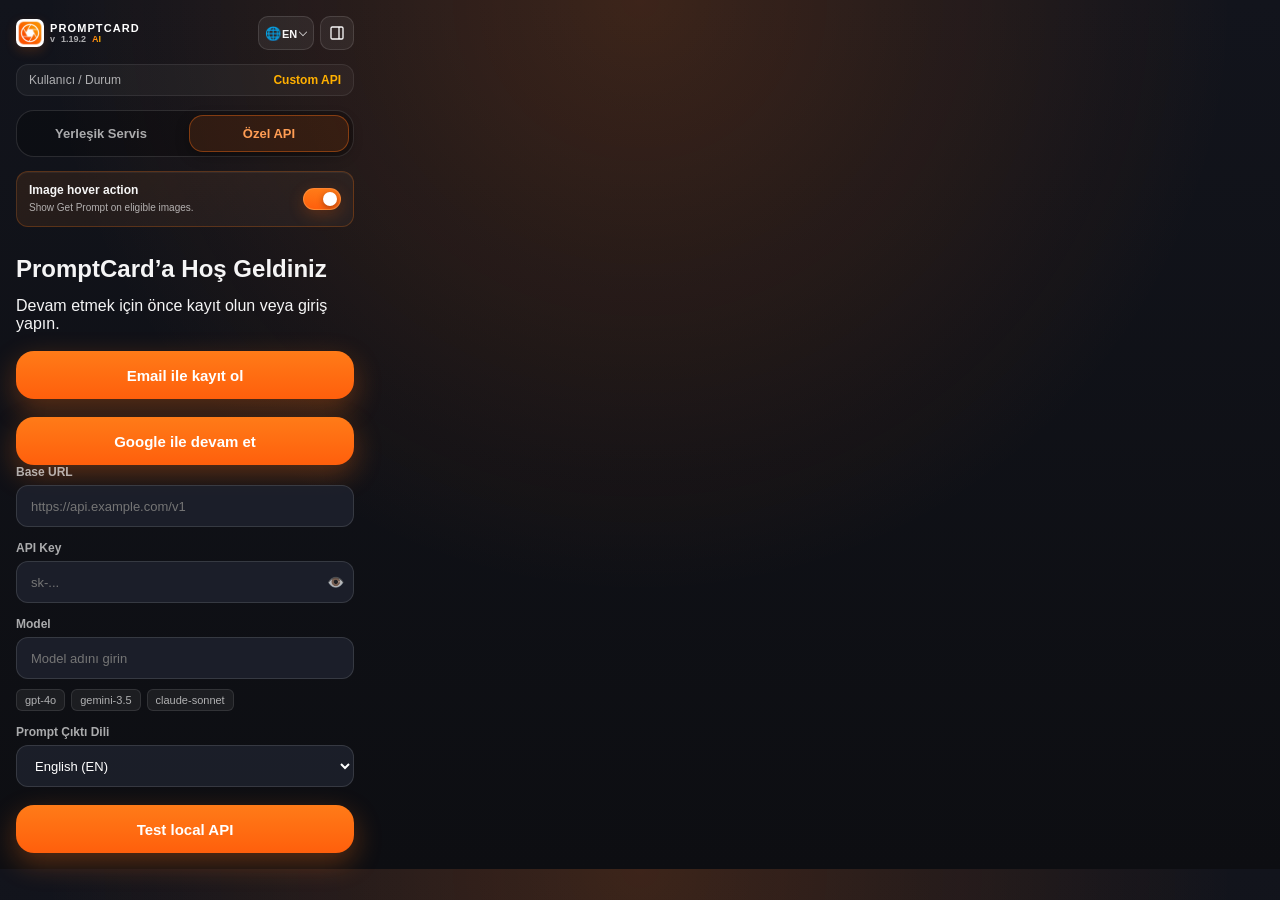
==== popup.html @ 9f2c7453 "initial commit: promptcard ai extension v1.19.2" ====
<!DOCTYPE html>
<html lang="en">

<head>
  <meta charset="UTF-8">
  <meta name="viewport" content="width=device-width, initial-scale=1.0">
  <title>PromptCard AI</title>
  <link rel="stylesheet" href="popup.css">
</head>

<body>
  <div class="app-container">
    <!-- Header -->
    <header class="header">
      <div class="brand">
        <div class="brand-logo">
          <img src="icon-128.png" alt="" width="28" height="28">
        </div>
        <div class="brand-info">
          <span class="brand-title">PROMPTCARD</span>
          <span class="brand-version">v<span id="appVersion">1.19.2</span> <span class="badge-omni">AI</span></span>
        </div>
      </div>
      <div class="header-actions">
        <label class="ui-language-control" for="uiLanguage" title="Application language">
          <span aria-hidden="true">🌐</span>
          <select id="uiLanguage" aria-label="Application language">
            <option value="tr">TR</option>
            <option value="en" selected>EN</option>
            <option value="de">DE</option>
            <option value="fr">FR</option>
            <option value="es">ES</option>
          </select>
        </label>
        <button id="btnSidePanel" class="icon-btn" title="Yan Panelde Aç (OTP girişi için önerilir)"
          data-i18n-title="sidePanelTitle">
          <svg width="16" height="16" viewBox="0 0 24 24" fill="none" stroke="currentColor" stroke-width="2">
            <rect x="3" y="3" width="18" height="18" rx="2" />
            <line x1="15" y1="3" x2="15" y2="21" />
          </svg>
        </button>
        <button id="btnHistory" class="icon-btn hidden" title="Geçmiş Analizler" data-i18n-title="historyTitle">
          <svg width="16" height="16" viewBox="0 0 24 24" fill="none" stroke="currentColor" stroke-width="2">
            <circle cx="12" cy="12" r="10" />
            <polyline points="12 6 12 12 16 14" />
          </svg>
        </button>
      </div>
    </header>

    <!-- Account / Status Bar -->
    <div class="account-bar">
      <span class="signed-in-label" data-i18n="userStatus">Kullanıcı / Durum</span>
      <span id="accountName" class="signed-in-user">Custom API</span>
    </div>

    <!-- Mode Selector Tabs -->
    <div class="mode-tabs">
      <button class="mode-tab" id="tabBuiltIn" data-i18n="builtInService">Yerleşik Servis</button>
      <button class="mode-tab active" id="tabCustomApi" data-i18n="customApi">Özel API</button>
    </div>

    <section class="preference-card" aria-labelledby="hoverPromptLabel">
      <div class="preference-card__copy">
        <span id="hoverPromptLabel" class="preference-card__title" data-i18n="hoverPromptTitle">Image hover
          action</span>
        <span id="hoverPromptDescription" class="preference-card__description" data-i18n="hoverPromptDescription">Show
          Get Prompt on eligible images.</span>
      </div>
      <label class="toggle-switch" for="hoverPromptEnabled">
        <input id="hoverPromptEnabled" type="checkbox" role="switch" aria-labelledby="hoverPromptLabel"
          aria-describedby="hoverPromptDescription" checked>
        <span class="toggle-switch__track" aria-hidden="true"><span class="toggle-switch__thumb"></span></span>
      </label>
    </section>

    <!-- Views Container -->
    <main class="content-view">
      <!-- Welcome / registration gate -->
      <section id="viewWelcome" class="view-panel active">
        <h2 data-i18n="welcomeTitle">PromptCard’a Hoş Geldiniz</h2>
        <p data-i18n="welcomeDescription">Devam etmek için önce kayıt olun veya giriş yapın.</p>
        <button id="btnWelcomeEmail" class="btn-primary" data-i18n="registerEmail">Email ile kayıt ol</button>
        <button id="btnWelcomeGoogle" class="btn-primary" data-i18n="continueGoogle">Google ile devam et</button>
      </section>

      <!-- Built-in account panel -->
      <section id="viewBuiltIn" class="view-panel hidden">
        <div id="authSignedOut">
          <div class="field-group">
            <label for="authEmail" data-i18n="email">Email</label>
            <input type="email" id="authEmail" placeholder="you@example.com" autocomplete="email">
          </div>
          <div class="action-section">
            <button id="btnSendOtp" class="btn-primary" data-i18n="sendOtp">Email OTP Gönder</button>
          </div>
          <div class="field-group hidden" id="otpGroup">
            <label for="authOtp" data-i18n="otpCode">OTP Kodu</label>
            <input type="text" id="authOtp" inputmode="numeric" autocomplete="one-time-code" spellcheck="false">
          </div>
          <div class="action-section hidden" id="otpAction">
            <button id="btnVerifyOtp" class="btn-primary" data-i18n="signIn">Giriş Yap</button>
          </div>
          <div class="action-section">
            <button id="btnGoogleAuth" class="btn-primary" data-i18n="continueGoogle">Google ile devam et</button>
          </div>
        </div>
        <div id="authSignedIn" class="account-card hidden">
          <div class="account-card-header">
            <div class="account-avatar" aria-hidden="true">
              <svg width="19" height="19" viewBox="0 0 24 24" fill="none" stroke="currentColor" stroke-width="2">
                <path d="M20 21a8 8 0 0 0-16 0" />
                <circle cx="12" cy="7" r="4" />
              </svg>
            </div>
            <div class="account-identity">
              <span class="account-eyebrow" data-i18n="activeAccount">Aktif hesap</span>
              <strong id="authUserEmail"></strong>
            </div>
            <span class="account-status-dot" title="Oturum açık" data-i18n-title="sessionOpen"></span>
          </div>

          <div class="credit-card">
            <div class="credit-card-copy">
              <span class="credit-label" data-i18n="freeCredits">Built-in credits</span>
              <span class="credit-description" data-i18n="creditDescription">Each built-in image analysis uses 1
                credit.</span>
            </div>
            <div class="credit-balance" aria-live="polite">
              <strong id="creditCount">-</strong>
              <span data-i18n="creditsUnit">credits</span>
            </div>
            <div class="credit-progress" role="progressbar" aria-label="Remaining built-in credits"
              data-i18n-aria-label="creditProgressLabel" aria-valuemin="0" aria-valuemax="300" aria-valuenow="0">
              <span id="creditProgressBar"></span>
            </div>
            <div id="creditBreakdown" class="credit-breakdown hidden"></div>
            <div class="credit-footer">
              <span id="creditStatusText">Loading credit usage...</span>
              <button id="btnRefreshCredits" class="credit-refresh-btn" type="button" title="Refresh credits"
                data-i18n-title="refreshCreditsTitle">
                <svg width="14" height="14" viewBox="0 0 24 24" fill="none" stroke="currentColor" stroke-width="2">
                  <path d="M20 11a8.1 8.1 0 0 0-15.5-2M4 4v5h5" />
                  <path d="M4 13a8.1 8.1 0 0 0 15.5 2M20 20v-5h-5" />
                </svg>
                <span data-i18n="refresh">Refresh</span>
              </button>
            </div>
          </div>

          <button id="btnShowBilling" class="billing-link" type="button">
            <span class="billing-link__icon" aria-hidden="true">+</span>
            <span class="billing-link__copy"><strong data-i18n="buyMoreCredits">Buy more credits</strong><small
                data-i18n="billingTriggerHint">Choose a one-time pack or monthly plan</small></span>
            <span class="billing-link__arrow" aria-hidden="true">›</span>
          </button>
          <section id="billingPanel" class="billing-panel hidden" aria-live="polite">
            <div class="billing-heading">
              <div><strong data-i18n="billingTitle">Get more built-in credits</strong><span
                  data-i18n="billingSubtitle">Secure checkout by Lemon Squeezy</span></div>
              <span class="test-badge" data-i18n="testMode">TEST MODE</span>
            </div>
            <div class="billing-section-label"><span data-i18n="oneTimePacks">One-time packs</span><small
                data-i18n="creditsNeverExpire">Credits never expire</small></div>
            <div class="billing-grid">
              <article class="billing-offer"><em class="billing-offer__badge-placeholder" aria-hidden="true">&nbsp;</em>
                <div class="billing-offer__top"><span class="billing-offer__amount"><strong>20</strong><small
                      data-i18n="creditPack">credits</small></span><b>$5</b></div><span
                  class="billing-offer__meta">$0.25 / credit</span><button type="button" data-offer="credits_20"
                  data-i18n="buyNow">Buy now</button>
              </article>
              <article class="billing-offer"><em data-i18n="save20">Save 20%</em>
                <div class="billing-offer__top"><span class="billing-offer__amount"><strong>50</strong><small
                      data-i18n="creditPack">credits</small></span><b>$10</b></div><span
                  class="billing-offer__meta">$0.20 / credit</span><button type="button" data-offer="credits_50"
                  data-i18n="buyNow">Buy now</button>
              </article>
              <article class="billing-offer"><em data-i18n="save47">Save 47%</em>
                <div class="billing-offer__top"><span class="billing-offer__amount"><strong>150</strong><small
                      data-i18n="creditPack">credits</small></span><b>$20</b></div><span
                  class="billing-offer__meta">~$0.13 / credit</span><button type="button" data-offer="credits_100"
                  data-i18n="buyNow">Buy now</button>
              </article>
            </div>
            <div class="billing-section-label billing-section-label--monthly"><span data-i18n="monthlyPlan">Monthly
                plan</span><small data-i18n="forFrequentUse">For frequent use</small></div>
            <article class="billing-offer billing-offer--featured">
              <div class="billing-offer__featured-copy"><em data-i18n="bestValue">Best value · Save 75%</em><span
                  class="billing-offer__amount"><strong>800</strong><small data-i18n="monthlyCredits">credits every
                    month</small></span><small data-i18n="monthlyTerms">Resets monthly; unused credits do not roll
                  over.</small></div>
              <div class="billing-offer__featured-action"><b>$49.90<small>/mo</small></b><button type="button"
                  data-offer="monthly_300" data-i18n="subscribe">Subscribe</button></div>
            </article>
            <p id="billingStatus" class="billing-status"></p>
            <div class="billing-actions"><button id="btnCheckPayment" type="button" data-i18n="checkPayment">Refresh
                payment status</button><button id="btnManageSubscription" class="hidden" type="button"
                data-i18n="manageSubscription">Manage subscription</button></div>
          </section>

          <div class="built-in-guide">
            <strong data-i18n="howToUse">Nasıl kullanılır?</strong>
            <span data-i18n="usageGuide">Bir görsele sağ tıklayıp “PromptCard ile Analiz Et” seçeneğine basın.</span>
          </div>
          <button id="btnSignOut" class="account-signout-btn" data-i18n="signOut">Hesaptan çıkış yap</button>
        </div>
        <div id="authStatus" class="status-banner hidden"></div>
      </section>

      <!-- Settings Panel (Default) -->
      <section id="viewSettings" class="view-panel active">

        <div class="field-group">
          <label for="baseUrl">Base URL</label>
          <input type="text" id="baseUrl" placeholder="https://api.example.com/v1" value="">
        </div>

        <div class="field-group">
          <label for="apiKey">API Key</label>
          <div class="input-password-wrapper">
            <input type="password" id="apiKey" placeholder="sk-..." value="">
            <button id="btnToggleKey" class="toggle-pass-btn">👁️</button>
          </div>
        </div>

        <div class="field-group">
          <label for="modelName" data-i18n="model">Model</label>
          <input type="text" id="modelName" placeholder="Model adını girin" data-i18n-placeholder="modelPlaceholder"
            value="">
          <div class="model-presets">
            <span class="preset-chip" data-model="gpt-4o">gpt-4o</span>
            <span class="preset-chip" data-model="agy/gemini-3.5-flash-medium">gemini-3.5</span>
            <span class="preset-chip" data-model="github/claude-sonnet-5">claude-sonnet</span>
          </div>
        </div>

        <div class="field-group">
          <label for="targetLang" data-i18n="promptLanguage">Prompt Çıktı Dili</label>
          <select id="targetLang" class="custom-select">
            <option value="tr">Türkçe (TR)</option>
            <option value="en" selected>English (EN)</option>
            <option value="de">Deutsch (DE)</option>
            <option value="fr">Français (FR)</option>
            <option value="es">Español (ES)</option>
          </select>
        </div>

        <div class="action-section">
          <button id="btnTestApi" class="btn-primary">
            <span id="testBtnText" data-i18n="testApi">Test local API</span>
            <span id="testSpinner" class="spinner hidden"></span>
          </button>
        </div>

        <!-- Status / Error Banner -->
        <div id="statusBanner" class="status-banner hidden"></div>
      </section>

      <!-- History Panel -->
      <section id="viewHistory" class="view-panel hidden">
        <div class="history-header">
          <h3 data-i18n="historyPrompts">Geçmiş Promptlar</h3>
          <button id="btnClearHistory" class="text-btn" data-i18n="clear">Temizle</button>
        </div>
        <div id="historyList" class="history-list">
          <div class="empty-history" data-i18n="emptyHistory">Henüz kaydedilmiş bir prompt kartı yok.</div>
        </div>
      </section>
    </main>

  </div>

  <script src="popup.js"></script>
</body>

</html>
---- popup.css ----
:root {
  color-scheme: dark;
  --bg-ink: #0d0e12;
  --panel-bg: rgba(22, 25, 33, 0.92);
  --input-bg: rgba(30, 34, 45, 0.85);
  --input-focus-border: #ff7b18;
  --border: rgba(255, 255, 255, 0.12);
  --text-main: rgba(255, 255, 255, 0.96);
  --text-muted: rgba(255, 255, 255, 0.65);
  --orange-primary: #ff6f12;
  --orange-grad: linear-gradient(180deg, #ff7b18, #ff5f0c);
  --orange-glow: 0 10px 28px rgba(255, 111, 18, 0.32);
  --radius-lg: 18px;
  --radius-md: 12px;
  --radius-sm: 8px;
  --transition-fast: 160ms cubic-bezier(0.4, 0, 0.2, 1);
  --transition-normal: 240ms cubic-bezier(0.4, 0, 0.2, 1);
}

* {
  box-sizing: border-box;
  margin: 0;
  padding: 0;
  user-select: none;
}

body {
  width: 370px;
  min-height: 540px;
  background-color: var(--bg-ink);
  background-image:
    radial-gradient(circle at 50% 0%, rgba(255, 111, 18, 0.18), transparent 55%),
    linear-gradient(180deg, #12141c 0%, #0d0e12 100%);
  color: var(--text-main);
  font-family: "SF Pro Display", "Inter Variable", -apple-system, BlinkMacSystemFont, "Segoe UI", Roboto, sans-serif;
  -webkit-font-smoothing: antialiased;
  overflow-x: hidden;
}

.app-container {
  display: flex;
  flex-direction: column;
  padding: 16px;
  gap: 14px;
}

/* Header */
.header {
  display: flex;
  align-items: center;
  justify-content: space-between;
}

.brand {
  display: flex;
  align-items: center;
  gap: 6px;
  flex: 0 0 auto;
  min-width: 0;
}

.brand-logo {
  width: 28px;
  height: 28px;
  display: flex;
  flex: 0 0 28px;
  align-items: center;
  justify-content: center;
}

.brand-logo img {
  display: block;
  width: 28px;
  height: 28px;
  border-radius: 7px;
  box-shadow: 0 4px 12px rgba(255, 111, 18, 0.18);
}

.brand-info {
  display: flex;
  flex-direction: column;
}

.brand-title {
  font-size: 11px;
  font-weight: 850;
  letter-spacing: 0.1em;
  color: #ffffff;
  white-space: nowrap;
}

.brand-version {
  font-size: 9px;
  color: var(--text-muted);
  font-weight: 600;
  display: flex;
  align-items: center;
  gap: 6px;
}

.badge-omni {
  background: linear-gradient(90deg, #ff7b18, #ffb000);
  background-clip: text;
  -webkit-background-clip: text;
  -webkit-text-fill-color: transparent;
  font-weight: 800;
  font-size: 9px;
}

.header-actions {
  display: flex;
  align-items: center;
  justify-content: flex-end;
  gap: 6px;
  min-width: 0;
}

.ui-language-control {
  position: relative;
  width: 56px;
  height: 34px;
  display: flex;
  align-items: center;
  padding: 0;
  border: 1px solid var(--border);
  border-radius: 10px;
  background: rgba(255, 255, 255, 0.06);
  color: var(--text-main);
  cursor: pointer;
  box-sizing: border-box;
  overflow: hidden;
}

.ui-language-control::after {
  content: '';
  position: absolute;
  top: 50%;
  right: 7px;
  width: 5px;
  height: 5px;
  border-right: 1.5px solid currentColor;
  border-bottom: 1.5px solid currentColor;
  transform: translateY(-65%) rotate(45deg);
  pointer-events: none;
  opacity: 0.8;
}

.ui-language-control span {
  position: absolute;
  left: 7px;
  top: 50%;
  z-index: 1;
  display: flex;
  align-items: center;
  justify-content: center;
  width: 14px;
  font-size: 13px;
  line-height: 1;
  transform: translateY(-50%);
  pointer-events: none;
}

.ui-language-control select {
  position: absolute;
  inset: 0;
  z-index: 2;
  width: 100%;
  height: 100%;
  padding: 0 16px 0 23px;
  border: 0;
  outline: 0;
  appearance: none;
  -webkit-appearance: none;
  background: transparent;
  color: var(--text-main);
  font: inherit;
  font-size: 11px;
  font-weight: 800;
  line-height: 34px;
  text-align: center;
  text-align-last: center;
  cursor: pointer;
}

.ui-language-control select option {
  background: #171922;
  color: #ffffff;
}

.icon-btn {
  width: 34px;
  height: 34px;
  border-radius: 10px;
  border: 1px solid var(--border);
  background: rgba(255, 255, 255, 0.06);
  color: var(--text-main);
  display: flex;
  align-items: center;
  justify-content: center;
  cursor: pointer;
  transition: all var(--transition-fast);
}

.icon-btn:hover {
  background: rgba(255, 255, 255, 0.14);
  border-color: rgba(255, 255, 255, 0.25);
  transform: translateY(-1px);
}

/* Account Bar */
.account-bar {
  display: flex;
  align-items: center;
  justify-content: space-between;
  padding: 8px 12px;
  border-radius: var(--radius-md);
  background: rgba(255, 255, 255, 0.04);
  border: 1px solid rgba(255, 255, 255, 0.08);
  font-size: 12px;
}

.signed-in-label {
  color: var(--text-muted);
}

.signed-in-user {
  font-weight: 700;
  color: #ffb000;
}

/* Tabs */
.mode-tabs {
  display: grid;
  grid-template-columns: 1fr 1fr;
  gap: 8px;
  background: rgba(0, 0, 0, 0.25);
  padding: 4px;
  border-radius: var(--radius-lg);
  border: 1px solid var(--border);
}

.mode-tab {
  padding: 10px;
  border-radius: 14px;
  border: none;
  background: transparent;
  color: var(--text-muted);
  font-size: 13px;
  font-weight: 700;
  cursor: pointer;
  display: flex;
  align-items: center;
  justify-content: center;
  gap: 6px;
  transition: all var(--transition-fast);
}

.mode-tab.active {
  background: rgba(255, 255, 255, 0.08);
  color: #ffffff;
  border: 1px solid rgba(255, 255, 255, 0.16);
  box-shadow: 0 4px 14px rgba(0, 0, 0, 0.3);
}

.mode-tab#tabCustomApi.active {
  border-color: rgba(255, 111, 18, 0.4);
  background: rgba(255, 111, 18, 0.12);
  color: #ff9d54;
}

.in-use-tag {
  background: var(--orange-grad);
  color: #111111;
  font-size: 10px;
  font-weight: 850;
  padding: 2px 6px;
  border-radius: 999px;
  text-transform: uppercase;
}

/* Views */
.content-view {
  display: flex;
  flex-direction: column;
}

.view-panel {
  display: flex;
  flex-direction: column;
  gap: 14px;
}

.view-panel.hidden {
  display: none !important;
}

/* Field Groups */
.field-group {
  display: flex;
  flex-direction: column;
  gap: 6px;
}

.field-group label {
  font-size: 12px;
  font-weight: 700;
  color: var(--text-muted);
}

input[type="text"],
input[type="email"],
input[type="password"],
.custom-select {
  width: 100%;
  height: 42px;
  padding: 0 14px;
  border-radius: var(--radius-md);
  border: 1px solid var(--border);
  background: var(--input-bg);
  color: #ffffff;
  font-size: 13px;
  font-family: inherit;
  outline: none;
  transition: all var(--transition-fast);
}

input:focus,
.custom-select:focus {
  border-color: var(--input-focus-border);
  box-shadow: 0 0 0 3px rgba(255, 123, 24, 0.2);
}

.input-password-wrapper {
  position: relative;
  display: flex;
  align-items: center;
}

.toggle-pass-btn {
  position: absolute;
  right: 10px;
  background: none;
  border: none;
  cursor: pointer;
  font-size: 14px;
  opacity: 0.7;
}

.toggle-pass-btn:hover {
  opacity: 1;
}

/* Model Presets */
.model-presets {
  display: flex;
  gap: 6px;
  flex-wrap: wrap;
  margin-top: 4px;
}

.preset-chip {
  font-size: 11px;
  padding: 4px 8px;
  border-radius: 6px;
  background: rgba(255, 255, 255, 0.06);
  border: 1px solid rgba(255, 255, 255, 0.1);
  color: var(--text-muted);
  cursor: pointer;
  transition: all var(--transition-fast);
}

.preset-chip:hover {
  background: rgba(255, 111, 18, 0.2);
  border-color: var(--orange-primary);
  color: #ffffff;
}

/* Signed-in account & credit overview */
.account-card {
  display: flex;
  flex-direction: column;
  gap: 12px;
  padding: 14px;
  border: 1px solid rgba(255, 255, 255, 0.1);
  border-radius: var(--radius-lg);
  background: linear-gradient(160deg, rgba(255, 255, 255, 0.065), rgba(255, 255, 255, 0.025));
  box-shadow: 0 14px 32px rgba(0, 0, 0, 0.2);
}

.account-card-header {
  display: flex;
  align-items: center;
  gap: 10px;
}

.account-avatar {
  width: 38px;
  height: 38px;
  flex: 0 0 38px;
  display: grid;
  place-items: center;
  border-radius: 12px;
  color: #ff9d54;
  border: 1px solid rgba(255, 123, 24, 0.3);
  background: rgba(255, 111, 18, 0.12);
}

.account-identity {
  min-width: 0;
  display: flex;
  flex: 1;
  flex-direction: column;
  gap: 2px;
}

.account-eyebrow {
  color: var(--text-muted);
  font-size: 10px;
  font-weight: 750;
  letter-spacing: 0.08em;
  text-transform: uppercase;
}

.account-identity strong {
  overflow: hidden;
  color: var(--text-main);
  font-size: 13px;
  font-weight: 750;
  text-overflow: ellipsis;
  white-space: nowrap;
  user-select: text;
}

.account-status-dot {
  width: 9px;
  height: 9px;
  flex: 0 0 9px;
  border-radius: 50%;
  background: #35db7f;
  box-shadow: 0 0 0 4px rgba(53, 219, 127, 0.12), 0 0 12px rgba(53, 219, 127, 0.45);
}

.credit-card {
  display: grid;
  grid-template-columns: 1fr auto;
  gap: 12px;
  padding: 14px;
  overflow: hidden;
  border: 1px solid rgba(255, 123, 24, 0.3);
  border-radius: 16px;
  background:
    radial-gradient(circle at 100% 0%, rgba(255, 123, 24, 0.22), transparent 45%),
    linear-gradient(145deg, rgba(255, 111, 18, 0.12), rgba(255, 255, 255, 0.035));
}

.credit-card-copy {
  min-width: 0;
  display: flex;
  flex-direction: column;
  gap: 3px;
}

.credit-label {
  color: #fff;
  font-size: 13px;
  font-weight: 800;
}

.credit-description {
  color: var(--text-muted);
  font-size: 10.5px;
  line-height: 1.4;
}

.credit-balance {
  align-self: center;
  display: flex;
  align-items: baseline;
  gap: 3px;
  color: rgba(255, 255, 255, 0.6);
}

.credit-balance strong {
  color: #ff9d54;
  font-size: 32px;
  font-weight: 900;
  line-height: 1;
  letter-spacing: -0.05em;
}

.credit-balance span {
  font-size: 12px;
  font-weight: 750;
}

.credit-progress {
  grid-column: 1 / -1;
  height: 8px;
  overflow: hidden;
  border: 1px solid rgba(255, 255, 255, 0.08);
  border-radius: 999px;
  background: rgba(0, 0, 0, 0.32);
}

.credit-progress span {
  display: block;
  width: 0;
  height: 100%;
  border-radius: inherit;
  background: linear-gradient(90deg, #ff5f0c, #ffb000);
  box-shadow: 0 0 16px rgba(255, 123, 24, 0.5);
  transition: width 350ms ease;
}

.credit-breakdown {
  grid-column: 1 / -1;
  color: var(--text-muted);
  font-size: 10px;
  line-height: 1.5;
}

.billing-link {
  width: 100%;
  display: grid;
  grid-template-columns: 32px 1fr auto;
  align-items: center;
  gap: 10px;
  border: 1px solid rgba(255, 111, 18, 0.38);
  background: linear-gradient(135deg, rgba(255, 111, 18, 0.14), rgba(255, 176, 0, 0.06));
  color: #ffb077;
  border-radius: var(--radius-md);
  padding: 10px 12px;
  text-align: left;
  cursor: pointer;
  transition: border-color 160ms ease, background 160ms ease, transform 160ms ease;
}

.billing-link:hover {
  border-color: rgba(255, 140, 66, 0.72);
  background: linear-gradient(135deg, rgba(255, 111, 18, 0.2), rgba(255, 176, 0, 0.09));
  transform: translateY(-1px);
}

.billing-link__icon {
  display: grid;
  place-items: center;
  width: 30px;
  height: 30px;
  border-radius: 9px;
  background: var(--orange-grad);
  color: #fff;
  font-size: 21px;
  line-height: 1;
  box-shadow: 0 5px 16px rgba(255, 95, 12, 0.25);
}

.billing-link__copy {
  display: grid;
  gap: 2px;
}

.billing-link__copy strong {
  color: #ffd0ad;
  font-size: 12px;
}

.billing-link__copy small {
  color: var(--text-muted);
  font-size: 9px;
  font-weight: 500;
}

.billing-link__arrow {
  color: #ff9a52;
  font-size: 22px;
}

.billing-panel {
  display: grid;
  gap: 10px;
  padding: 13px;
  border: 1px solid rgba(255, 255, 255, 0.1);
  border-radius: var(--radius-md);
  background: linear-gradient(160deg, rgba(18, 20, 28, 0.98), rgba(9, 11, 17, 0.98));
  box-shadow: 0 12px 34px rgba(0, 0, 0, 0.28);
}

.billing-panel--required {
  border-color: rgba(255, 111, 18, 0.65);
  box-shadow: 0 0 24px rgba(255, 111, 18, 0.12);
}

.billing-heading {
  display: flex;
  justify-content: space-between;
  gap: 8px;
  align-items: flex-start;
  padding-bottom: 2px;
}

.billing-heading div {
  display: grid;
  gap: 3px;
}

.billing-heading strong {
  font-size: 13px;
}

.billing-heading span {
  color: var(--text-muted);
  font-size: 10px;
}

.test-badge {
  color: #ffb77f !important;
  border: 1px solid rgba(255, 111, 18, 0.35);
  background: rgba(255, 111, 18, 0.08);
  border-radius: 999px;
  padding: 4px 7px;
  font-size: 8px !important;
  font-weight: 800;
  white-space: nowrap;
}

.billing-section-label {
  display: flex;
  align-items: baseline;
  justify-content: space-between;
  margin-top: 2px;
  color: var(--text);
}

.billing-section-label span {
  font-size: 10px;
  font-weight: 800;
  text-transform: uppercase;
  letter-spacing: .08em;
}

.billing-section-label small {
  color: var(--text-muted);
  font-size: 9px;
}

.billing-section-label--monthly {
  margin-top: 4px;
  padding-top: 8px;
  border-top: 1px solid rgba(255, 255, 255, .07);
}

.billing-grid {
  display: grid;
  grid-template-columns: repeat(3, 1fr);
  gap: 7px;
}

.billing-offer {
  position: relative;
  display: grid;
  align-content: start;
  gap: 7px;
  min-width: 0;
  padding: 10px 9px;
  border: 1px solid rgba(255, 255, 255, .09);
  border-radius: 11px;
  background: rgba(255, 255, 255, .035);
  transition: border-color 160ms ease, background 160ms ease, transform 160ms ease;
}

.billing-offer:hover {
  border-color: rgba(255, 126, 42, .45);
  background: rgba(255, 111, 18, .055);
  transform: translateY(-1px);
}

.billing-offer__top {
  display: flex;
  align-items: flex-end;
  justify-content: space-between;
  gap: 5px;
}

.billing-offer__amount {
  display: grid;
  gap: 0;
}

.billing-offer__amount strong {
  color: #fff;
  font-size: 21px;
  line-height: 1;
}

.billing-offer__amount small {
  color: var(--text-muted);
  font-size: 9px;
}

.billing-offer em {
  display: flex;
  align-items: center;
  min-height: 12px;
  color: #ff9a52;
  font-size: 8px;
  line-height: 1.2;
  font-style: normal;
  font-weight: 800;
  text-transform: uppercase;
  letter-spacing: .04em;
}

.billing-offer__badge-placeholder {
  visibility: hidden;
}

.billing-offer b {
  color: #fff;
  font-size: 14px;
  white-space: nowrap;
}

.billing-offer__meta {
  color: var(--text-muted);
  font-size: 8px;
}

.billing-offer button,
.billing-actions button {
  border: 0;
  border-radius: 7px;
  background: var(--orange-grad);
  color: white;
  padding: 8px 6px;
  font-size: 10px;
  font-weight: 800;
  cursor: pointer;
  box-shadow: 0 4px 12px rgba(255, 95, 12, .16);
}

.billing-offer button:hover,
.billing-actions button:hover {
  filter: brightness(1.08);
}

.billing-offer button:disabled,
.billing-actions button:disabled {
  opacity: .55;
  cursor: wait;
}

.billing-offer--featured {
  min-height: 0;
  grid-template-columns: minmax(0, 1fr) auto;
  align-items: center;
  gap: 12px;
  padding: 12px;
  border-color: rgba(255, 111, 18, .52);
  background: linear-gradient(135deg, rgba(255, 111, 18, .11), rgba(255, 176, 0, .035));
}

.billing-offer__featured-copy {
  display: grid;
  gap: 5px;
  min-width: 0;
}

.billing-offer__featured-copy>small {
  color: var(--text-muted);
  font-size: 8px;
  line-height: 1.35;
}

.billing-offer__featured-action {
  display: grid;
  justify-items: end;
  gap: 7px;
}

.billing-offer__featured-action b {
  font-size: 16px;
}

.billing-offer__featured-action b small {
  color: var(--text-muted);
  font-size: 9px;
  font-weight: 600;
}

.billing-offer__featured-action button {
  min-width: 76px;
}

.billing-status {
  min-height: 14px;
  color: #ffb77f;
  font-size: 10px;
  line-height: 1.4;
}

.billing-actions {
  display: flex;
  gap: 6px;
}

.billing-actions button {
  flex: 1;
  background: rgba(255, 255, 255, .09);
  border: 1px solid var(--border);
}

.credit-footer {
  grid-column: 1 / -1;
  display: flex;
  align-items: center;
  justify-content: space-between;
  gap: 8px;
  color: var(--text-muted);
  font-size: 10.5px;
}

.credit-refresh-btn {
  display: inline-flex;
  align-items: center;
  gap: 5px;
  padding: 5px 8px;
  border: 1px solid rgba(255, 255, 255, 0.12);
  border-radius: 8px;
  background: rgba(255, 255, 255, 0.055);
  color: var(--text-main);
  font: inherit;
  font-weight: 700;
  cursor: pointer;
  transition: all var(--transition-fast);
}

.credit-refresh-btn:hover {
  border-color: rgba(255, 123, 24, 0.4);
  background: rgba(255, 111, 18, 0.12);
}

.credit-refresh-btn:disabled {
  cursor: wait;
  opacity: 0.62;
}

.credit-refresh-btn.is-loading svg {
  animation: spin 850ms linear infinite;
}

.built-in-guide {
  display: flex;
  flex-direction: column;
  gap: 4px;
  padding: 11px 12px;
  border-radius: 12px;
  background: rgba(255, 255, 255, 0.035);
  color: var(--text-muted);
  font-size: 10.5px;
  line-height: 1.45;
}

.built-in-guide strong {
  color: var(--text-main);
  font-size: 11px;
}

.account-signout-btn {
  align-self: flex-start;
  padding: 4px 0;
  border: none;
  background: none;
  color: rgba(255, 255, 255, 0.52);
  font-family: inherit;
  font-size: 10.5px;
  cursor: pointer;
  transition: color var(--transition-fast);
}

.account-signout-btn:hover {
  color: #f87171;
}

/* Primary Button */
.btn-primary {
  width: 100%;
  height: 48px;
  border-radius: var(--radius-lg);
  border: none;
  background: var(--orange-grad);
  color: #ffffff;
  font-size: 15px;
  font-weight: 800;
  cursor: pointer;
  display: flex;
  align-items: center;
  justify-content: center;
  gap: 10px;
  box-shadow: var(--orange-glow);
  transition: all var(--transition-normal);
  margin-top: 4px;
}

.btn-primary:hover {
  transform: translateY(-2px);
  box-shadow: 0 14px 34px rgba(255, 111, 18, 0.45);
}

.btn-primary:active {
  transform: translateY(0);
}

/* Status Banner */
.status-banner {
  padding: 12px 14px;
  border-radius: var(--radius-md);
  font-size: 12px;
  line-height: 1.45;
  word-break: break-word;
  animation: fadeIn 200ms ease;
}

.status-banner.success {
  background: rgba(34, 197, 94, 0.15);
  border: 1px solid rgba(34, 197, 94, 0.35);
  color: #4ade80;
}

.status-banner.error {
  background: rgba(239, 68, 68, 0.15);
  border: 1px solid rgba(239, 68, 68, 0.35);
  color: #f87171;
}

/* History Drawer */
.history-header {
  display: flex;
  align-items: center;
  justify-content: space-between;
  border-bottom: 1px solid var(--border);
  padding-bottom: 8px;
}

.history-header h3 {
  font-size: 14px;
  font-weight: 700;
}

.text-btn {
  background: none;
  border: none;
  color: #ef4444;
  font-size: 12px;
  cursor: pointer;
}

.history-list {
  display: flex;
  flex-direction: column;
  gap: 10px;
  max-height: 320px;
  overflow-y: auto;
}

.history-item {
  padding: 10px;
  border-radius: var(--radius-md);
  background: rgba(255, 255, 255, 0.04);
  border: 1px solid var(--border);
  display: flex;
  flex-direction: column;
  gap: 6px;
  font-size: 12px;
}

.history-prompt {
  color: var(--text-main);
  line-clamp: 3;
  display: -webkit-box;
  -webkit-line-clamp: 3;
  -webkit-box-orient: vertical;
  overflow: hidden;
}

.history-copy-btn {
  align-self: flex-end;
  padding: 4px 8px;
  border-radius: 6px;
  background: rgba(255, 111, 18, 0.2);
  border: 1px solid var(--orange-primary);
  color: #ffffff;
  font-weight: 700;
  font-size: 11px;
  cursor: pointer;
}

.empty-history {
  text-align: center;
  padding: 24px 0;
  color: var(--text-muted);
  font-size: 13px;
}

/* Utilities & Animations */
.spinner {
  width: 18px;
  height: 18px;
  border: 2px solid rgba(255, 255, 255, 0.3);
  border-top-color: #ffffff;
  border-radius: 50%;
  animation: spin 700ms linear infinite;
}

.preference-card {
  display: flex;
  align-items: center;
  justify-content: space-between;
  gap: 14px;
  margin-bottom: 14px;
  padding: 11px 12px;
  border: 1px solid rgba(255, 123, 24, 0.24);
  border-radius: var(--radius-md);
  background: linear-gradient(135deg, rgba(255, 123, 24, 0.1), rgba(255, 255, 255, 0.035));
  box-shadow: inset 0 1px 0 rgba(255, 255, 255, 0.05);
}

.preference-card__copy {
  display: grid;
  min-width: 0;
  gap: 3px;
}

.preference-card__title {
  color: var(--text-main);
  font-size: 12px;
  font-weight: 700;
  line-height: 1.25;
}

.preference-card__description {
  color: var(--text-muted);
  font-size: 10px;
  line-height: 1.4;
}

.toggle-switch {
  position: relative;
  flex: 0 0 auto;
  width: 38px;
  height: 22px;
  cursor: pointer;
}

.toggle-switch input {
  position: absolute;
  width: 1px;
  height: 1px;
  opacity: 0;
  pointer-events: none;
}

.toggle-switch__track {
  position: absolute;
  inset: 0;
  border: 1px solid rgba(255, 255, 255, 0.18);
  border-radius: 999px;
  background: rgba(0, 0, 0, 0.38);
  transition: background var(--transition-fast), border-color var(--transition-fast), box-shadow var(--transition-fast);
}

.toggle-switch__thumb {
  position: absolute;
  top: 3px;
  left: 3px;
  width: 14px;
  height: 14px;
  border-radius: 50%;
  background: rgba(255, 255, 255, 0.78);
  box-shadow: 0 2px 6px rgba(0, 0, 0, 0.34);
  transition: transform var(--transition-fast), background var(--transition-fast);
}

.toggle-switch input:checked+.toggle-switch__track {
  border-color: rgba(255, 148, 66, 0.72);
  background: var(--orange-grad);
  box-shadow: 0 5px 16px rgba(255, 95, 12, 0.24);
}

.toggle-switch input:checked+.toggle-switch__track .toggle-switch__thumb {
  transform: translateX(16px);
  background: #fff;
}

.toggle-switch input:focus-visible+.toggle-switch__track {
  outline: 3px solid rgba(255, 183, 112, 0.4);
  outline-offset: 3px;
}

.hidden {
  display: none !important;
}

@keyframes spin {
  to {
    transform: rotate(360deg);
  }
}

@keyframes fadeIn {
  from {
    opacity: 0;
    transform: translateY(-4px);
  }

  to {
    opacity: 1;
    transform: translateY(0);
  }
}

@media (prefers-reduced-motion: reduce) {

  *,
  *::before,
  *::after {
    scroll-behavior: auto !important;
    transition-duration: 0.01ms !important;
    animation-duration: 0.01ms !important;
    animation-iteration-count: 1 !important;
  }
}
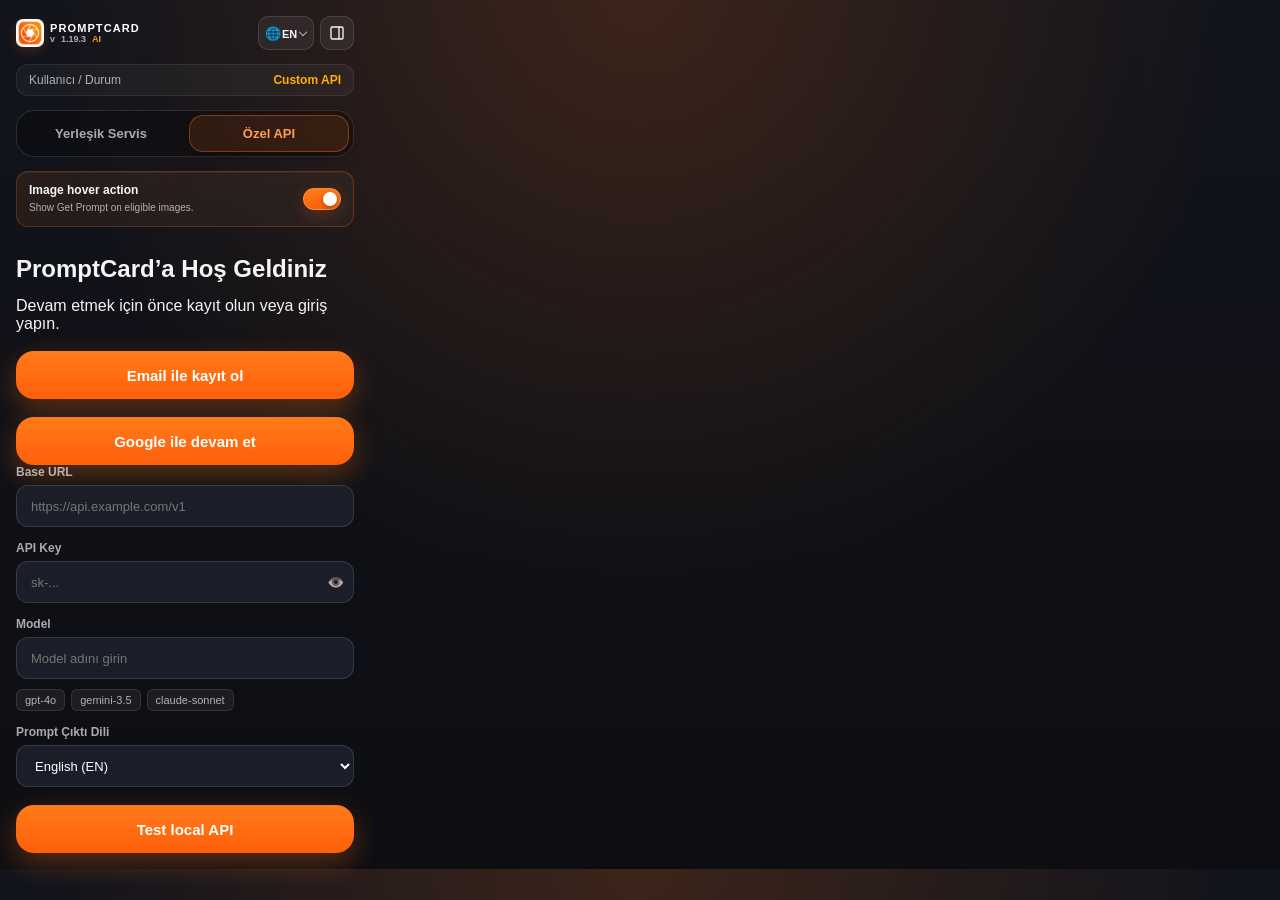
==== commit 8f91d8a4: "bump: version 1.19.3" ====
--- a/popup.html
+++ b/popup.html
@@ -18,7 +18,7 @@
         </div>
         <div class="brand-info">
           <span class="brand-title">PROMPTCARD</span>
-          <span class="brand-version">v<span id="appVersion">1.19.2</span> <span class="badge-omni">AI</span></span>
+          <span class="brand-version">v<span id="appVersion">1.19.3</span> <span class="badge-omni">AI</span></span>
         </div>
       </div>
       <div class="header-actions">
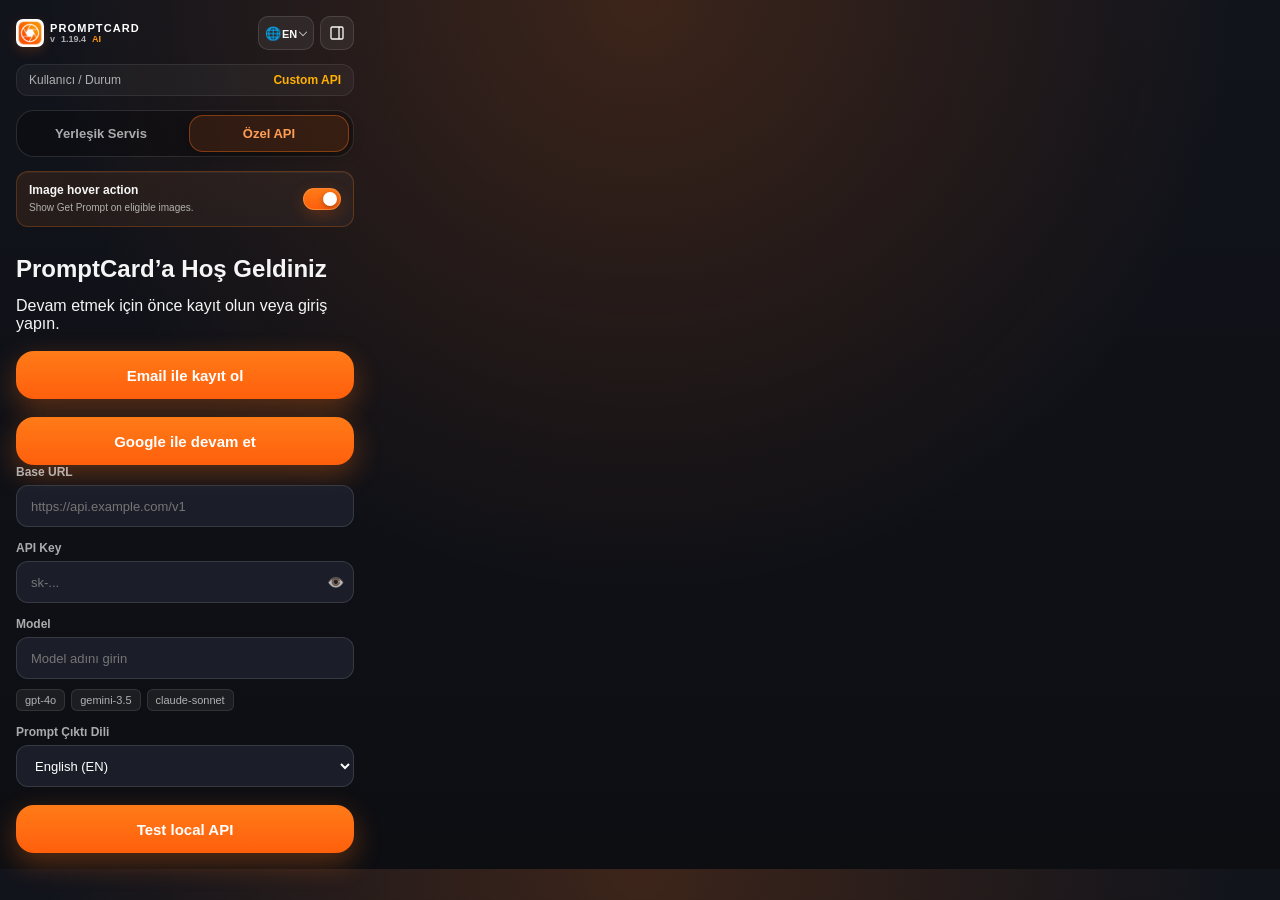
==== commit 7d2d44b7: "chore: bump version to 1.19.4" ====
--- a/popup.html
+++ b/popup.html
@@ -18,7 +18,7 @@
         </div>
         <div class="brand-info">
           <span class="brand-title">PROMPTCARD</span>
-          <span class="brand-version">v<span id="appVersion">1.19.3</span> <span class="badge-omni">AI</span></span>
+          <span class="brand-version">v<span id="appVersion">1.19.4</span> <span class="badge-omni">AI</span></span>
         </div>
       </div>
       <div class="header-actions">
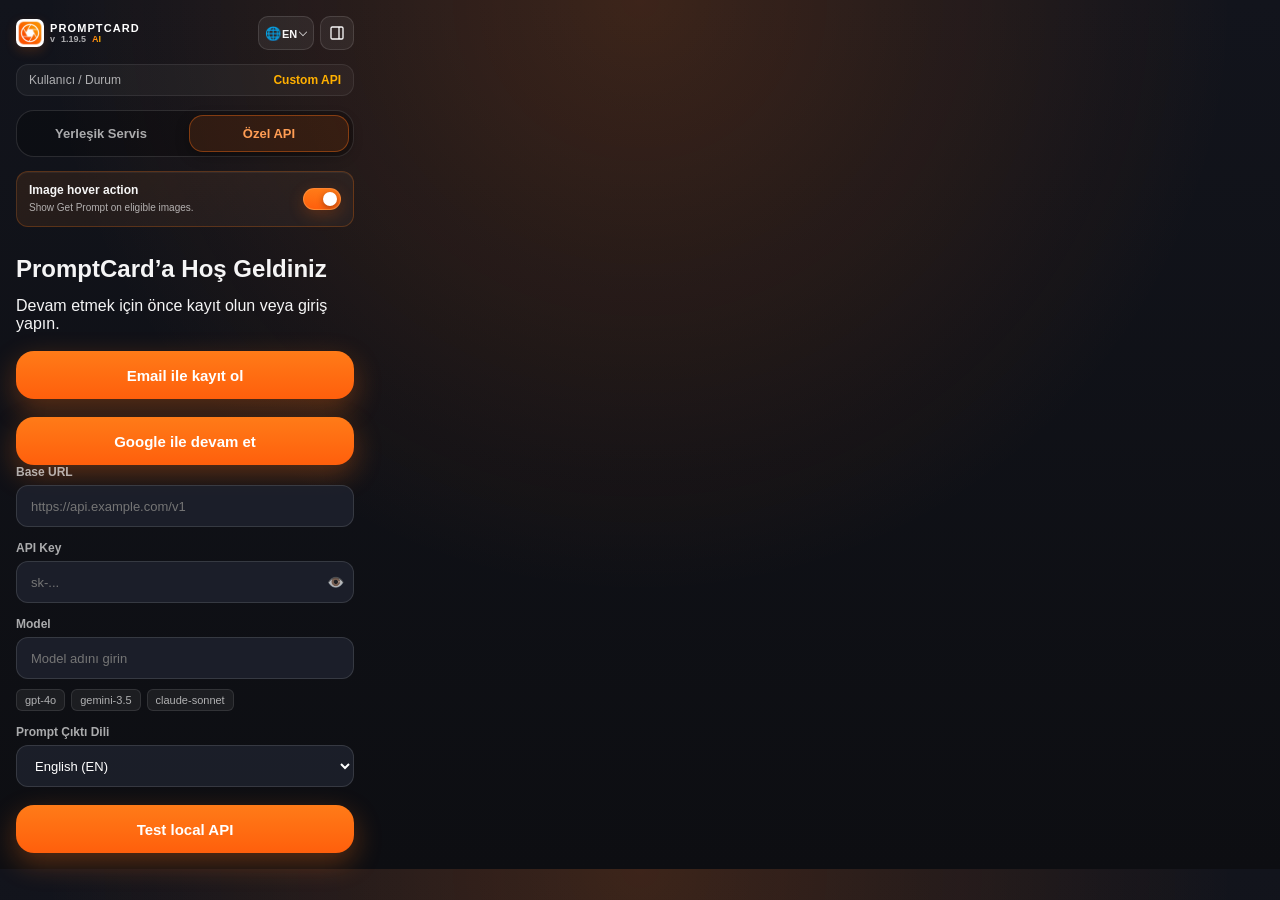
==== commit db0b541c: "chore: bump version to 1.19.5" ====
--- a/popup.html
+++ b/popup.html
@@ -18,7 +18,7 @@
         </div>
         <div class="brand-info">
           <span class="brand-title">PROMPTCARD</span>
-          <span class="brand-version">v<span id="appVersion">1.19.4</span> <span class="badge-omni">AI</span></span>
+          <span class="brand-version">v<span id="appVersion">1.19.5</span> <span class="badge-omni">AI</span></span>
         </div>
       </div>
       <div class="header-actions">
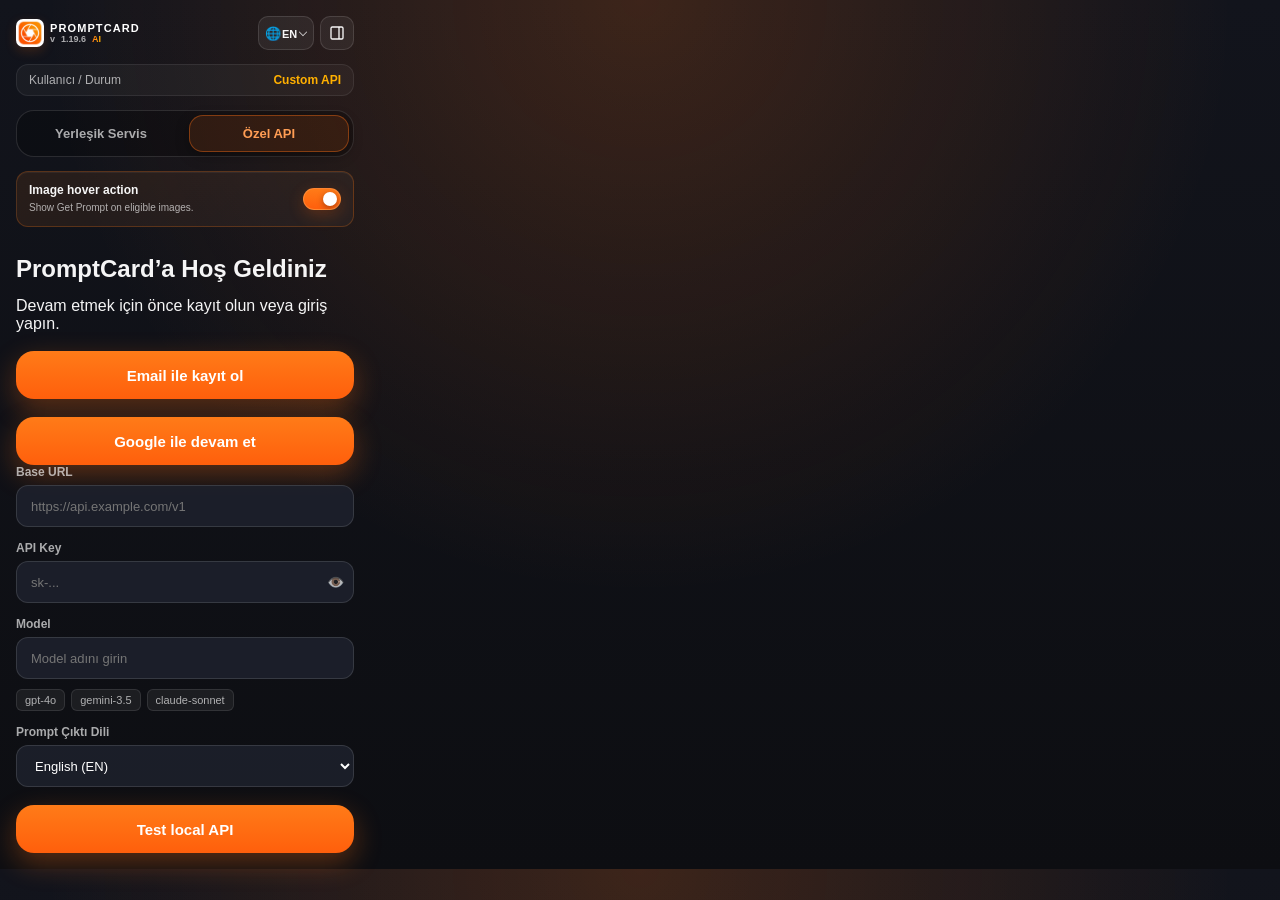
==== commit 47203898: "feat: activate live Lemon Squeezy billing and dynamically hide test badge" ====
--- a/popup.html
+++ b/popup.html
@@ -18,7 +18,7 @@
         </div>
         <div class="brand-info">
           <span class="brand-title">PROMPTCARD</span>
-          <span class="brand-version">v<span id="appVersion">1.19.5</span> <span class="badge-omni">AI</span></span>
+          <span class="brand-version">v<span id="appVersion">1.19.6</span> <span class="badge-omni">AI</span></span>
         </div>
       </div>
       <div class="header-actions">
@@ -158,7 +158,7 @@
             <div class="billing-heading">
               <div><strong data-i18n="billingTitle">Get more built-in credits</strong><span
                   data-i18n="billingSubtitle">Secure checkout by Lemon Squeezy</span></div>
-              <span class="test-badge" data-i18n="testMode">TEST MODE</span>
+              <span class="test-badge hidden" data-i18n="testMode">TEST MODE</span>
             </div>
             <div class="billing-section-label"><span data-i18n="oneTimePacks">One-time packs</span><small
                 data-i18n="creditsNeverExpire">Credits never expire</small></div>
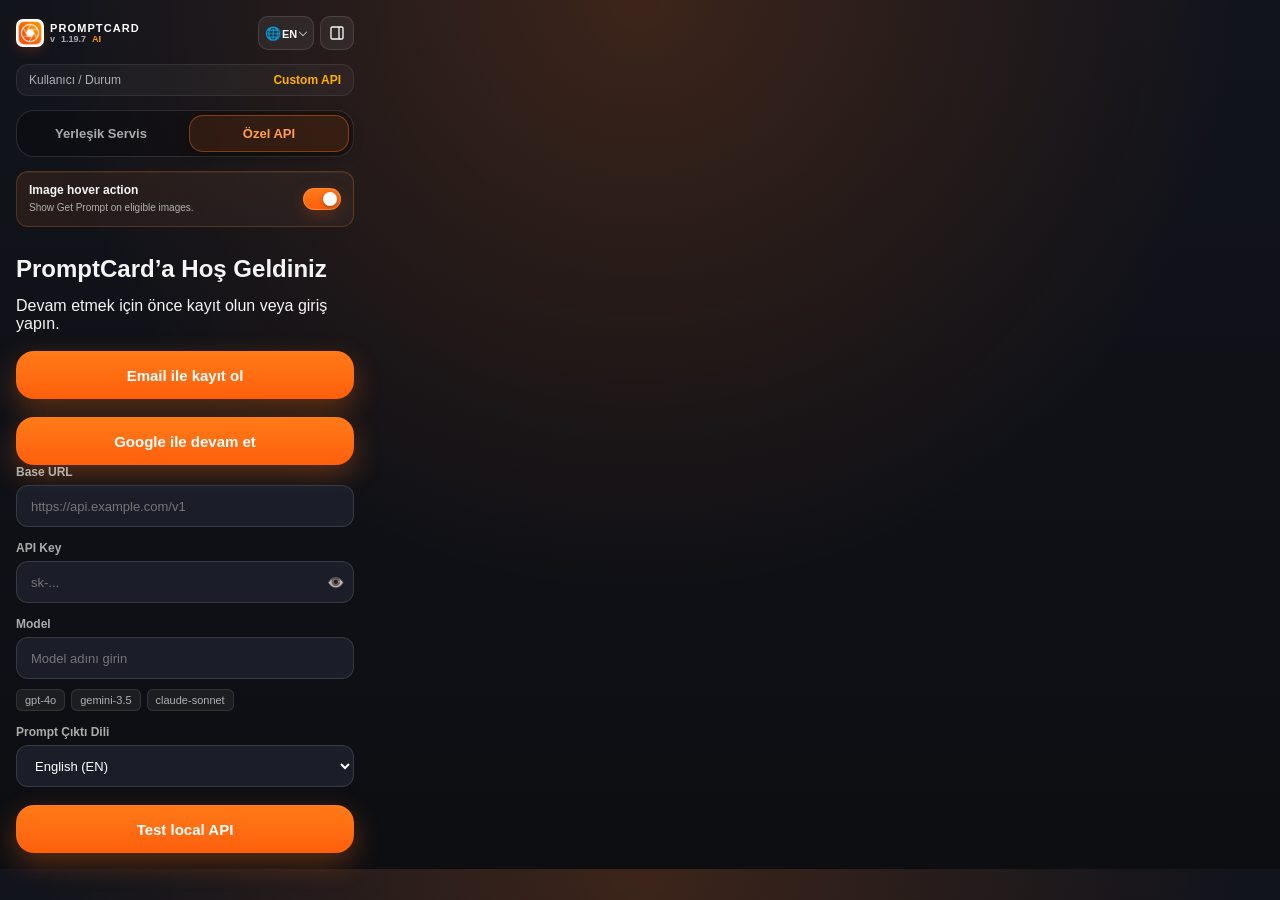
==== commit b68286b6: "chore: bump version to 1.19.7" ====
--- a/popup.html
+++ b/popup.html
@@ -18,7 +18,7 @@
         </div>
         <div class="brand-info">
           <span class="brand-title">PROMPTCARD</span>
-          <span class="brand-version">v<span id="appVersion">1.19.6</span> <span class="badge-omni">AI</span></span>
+          <span class="brand-version">v<span id="appVersion">1.19.7</span> <span class="badge-omni">AI</span></span>
         </div>
       </div>
       <div class="header-actions">
